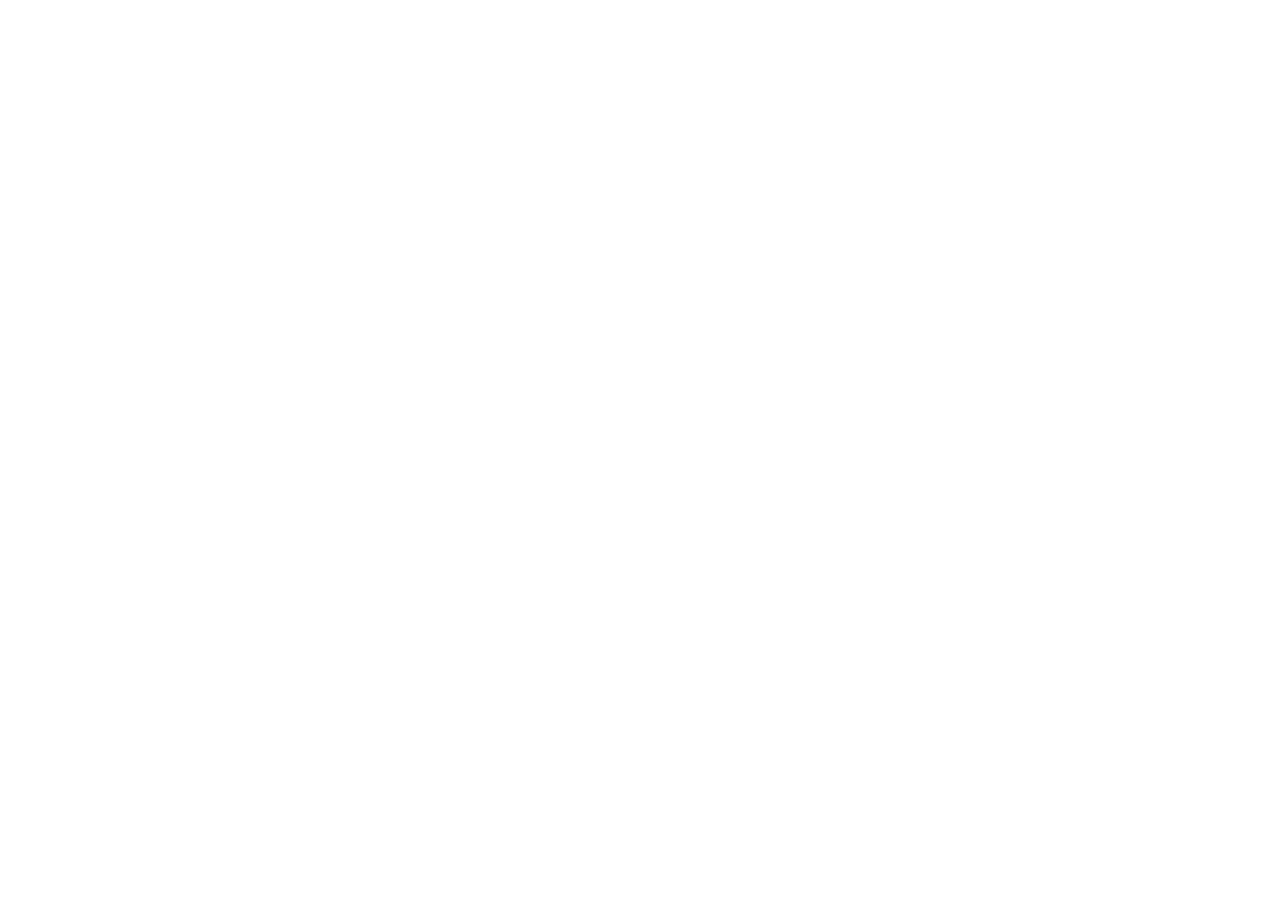
==== index.html @ 8f991d00 "init repo" ====
<!DOCTYPE html>
<html lang="en">
  <head>
    <meta charset="UTF-8" />
    <meta name="viewport" content="width=device-width, initial-scale=1.0" />
    <title>VR</title>
    <link rel="stylesheet" href="./assets/styles/normalize.css" />
    <link rel="stylesheet" href="./assets/styles/style.css" />
  </head>
  <body></body>
</html>
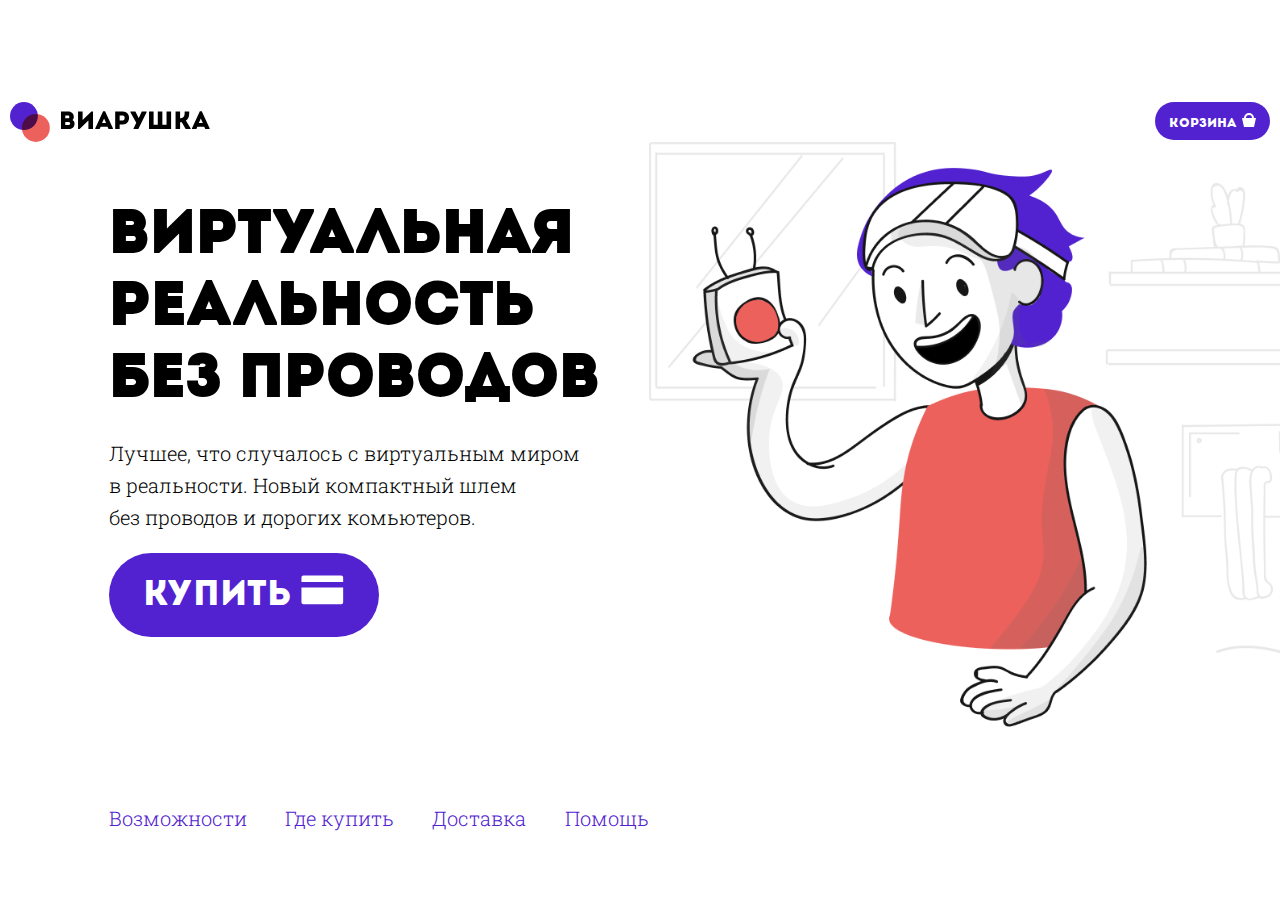
==== commit 6e132e6b: "feat: implement main page" ====
--- a/index.html
+++ b/index.html
@@ -7,5 +7,55 @@
     <link rel="stylesheet" href="./assets/styles/normalize.css" />
     <link rel="stylesheet" href="./assets/styles/style.css" />
   </head>
-  <body></body>
+  <body>
+    <div class="page">
+      <header class="header">
+
+        <img class="header__logo" src="./assets/icons/logo.svg" alt="logo" />
+
+        <button class="button">
+          Корзина
+          <img src="./assets/icons/basket.svg" alt="basket" />
+        </button>
+      </header>
+
+      <main class="main">
+          <section class="section-introduse">
+
+            <div class="section-introduse__container">
+              <h1 class="title">Виртуальная реальность без проводов</h1>
+
+              <p>Лучшее, что случалось с виртуальным миром в реальности. Новый компактный шлем без проводов и дорогих комьютеров.</p>
+
+              <button class="button button_big">
+                КУПИТЬ
+                <img src="./assets/icons/card.svg" alt="card">
+              </button>
+
+              <nav class="nav">
+                <ul class="list">
+                  <li><a class="list__link" href="#">Возможности</a></li>
+                
+                
+                  <li><a class="list__link" href="#">Где купить</a></li>
+                
+                
+                  <li><a class="list__link" href="#">Доставка</a></li>
+                
+                
+                  <li><a class="list__link" href="#">Помощь</a></li>
+                </ul>
+              </nav>
+
+            </div>
+
+            <div class="section-introduse__wrapper">
+              <img class="section-introduse__img" src="./assets/images/guy.png" alt="">
+            </div>
+          </section>
+        
+        </div>
+      </main>
+    </div>
+  </body>
 </html>
--- a/assets/styles/style.css
+++ b/assets/styles/style.css
@@ -0,0 +1,187 @@
+@font-face {
+  src: url(../fonts/intro-demo-black-caps.woff2);
+  font-family: "Intro";
+  font-weight: 400;
+}
+
+@font-face {
+  src: url(../fonts/roboto-slab-light.woff2);
+  font-family: "Roboto Slab";
+  font-weight: 300;
+}
+
+html {
+  font-size: 62.5%;
+}
+
+html,
+body {
+  height: 100%;
+}
+
+/* ======================FIRST PAGE============================== */
+.page {
+  max-width: 1440px;
+  min-width: 320px;
+  margin: auto;
+  padding: 8% 0 5%;
+
+  font-family: "Roboto Slab";
+  font-size: 2rem;
+  font-weight: 300;
+  line-height: 160%;
+  color: #000;
+}
+
+.header {
+  display: flex;
+  justify-content: space-between;
+  max-width: 1290px;
+  margin: auto;
+  padding: 0 10px;
+}
+
+.header__logo {
+  width: 200px;
+  height: 40px;
+}
+
+.button {
+  width: 115px;
+  height: 38px;
+
+  font-family: "Intro";
+  font-size: 1.3rem;
+  line-height: normal;
+  color: #fff;
+
+  border: none;
+  border-radius: 100px;
+  background-color: #5222d0;
+
+  cursor: pointer;
+}
+
+.main {
+  padding-left: 8.5%;
+}
+
+.section-introduse {
+  display: flex;
+  justify-content: space-between;
+  width: 100%;
+}
+
+.section-introduse__container {
+  display: grid;
+  grid-template-rows: repeat(3, min-content) 150px min-content;
+  max-width: 540px;
+  padding-top: 5%;
+}
+
+.title {
+  margin: 0;
+
+  font-family: "Intro";
+  font-size: 6rem;
+  line-height: 120%;
+  color: #000;
+}
+
+.button_big {
+  width: 270px;
+  height: 84px;
+
+  font-size: 3.5rem;
+}
+
+nav {
+  grid-row: 5;
+}
+
+.list {
+  display: flex;
+  justify-content: space-between;
+  margin: 0;
+  padding: 15px 0;
+
+  list-style: none;
+}
+
+.list__link {
+  color: #5222d0;
+
+  text-decoration: none;
+}
+
+.section-introduse__wrapper {
+  display: flex;
+  width: 100%;
+  height: 100%;
+}
+
+.section-introduse__img {
+  width: 100%;
+  height: 100%;
+  object-fit: cover;
+}
+
+/* ======================END FIRST PAGE============================== */
+
+/* =======================MEDIA QUARIES============================== */
+
+@media screen and (max-width: 1149px) {
+  .main {
+    padding-left: 0;
+  }
+
+  .section-introduse {
+    flex-direction: column-reverse;
+    align-items: center;
+  }
+
+  .section-introduse__container {
+    text-align: center;
+  }
+
+  .button_big {
+    justify-self: center;
+  }
+
+  .section-introduse__img {
+    max-width: 65%;
+    margin: auto;
+  }
+}
+
+@media screen and (max-width: 470px) {
+  .html {
+    font-size: 50%;
+  }
+
+  .header {
+    flex-wrap: wrap;
+    gap: 10px;
+    justify-content: center;
+    margin-bottom: 20px;
+  }
+
+  .title {
+    font-size: 4rem;
+  }
+
+  .button_big {
+    width: 170px;
+    height: 65px;
+
+    font-size: 2rem;
+  }
+
+  .button_big img {
+    width: 25px;
+  }
+
+  .list {
+    flex-direction: column;
+  }
+}
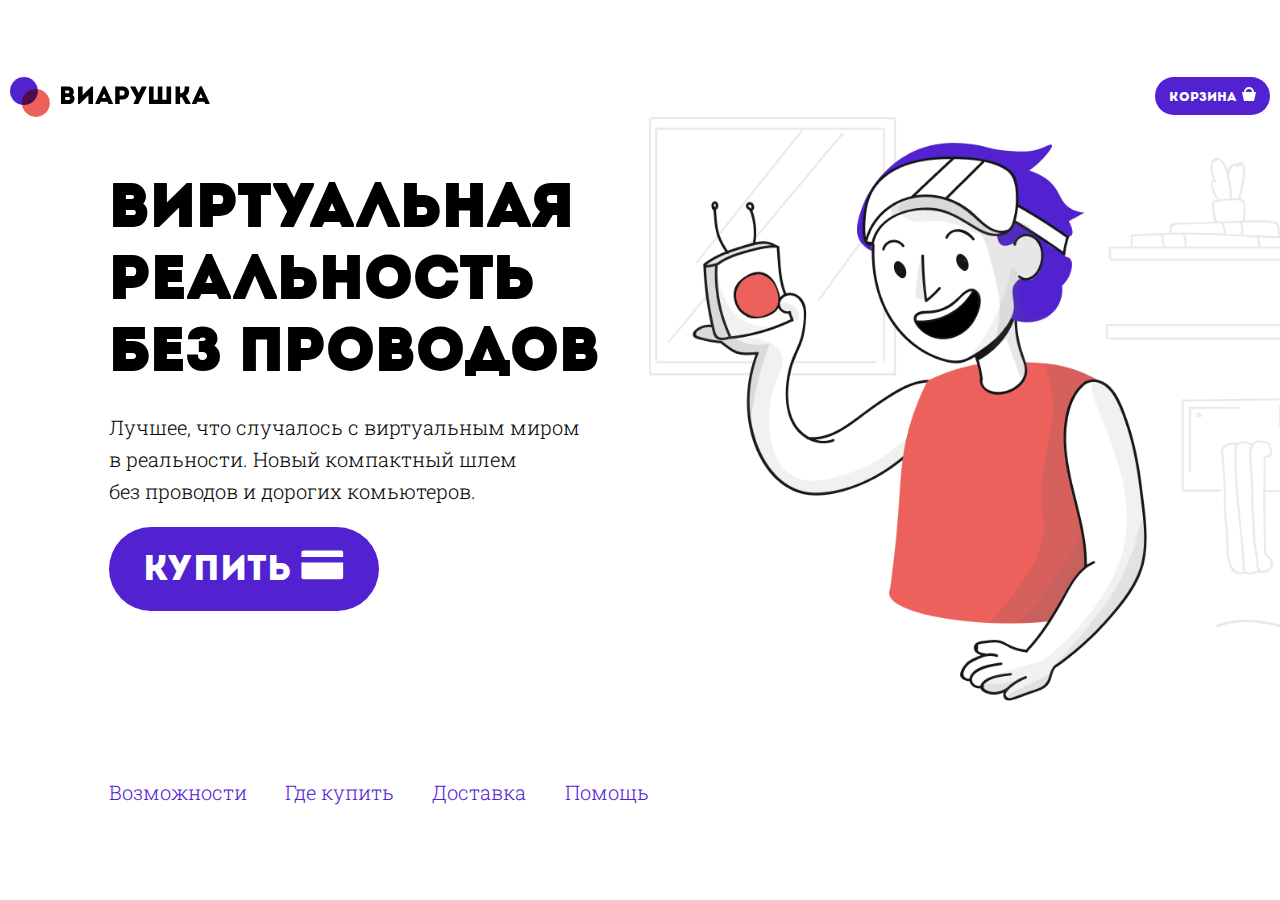
==== commit 770559cd: "feat: implement benefits page" ====
--- a/index.html
+++ b/index.html
@@ -32,25 +32,24 @@
                 <img src="./assets/icons/card.svg" alt="card">
               </button>
 
-              <nav class="nav">
+              <nav class="section-introduse__nav">
                 <ul class="list">
-                  <li><a class="list__link" href="#">Возможности</a></li>
+                  <li><a class="list__link list__link_white" href="./assets/pages/benefits.html">Возможности</a></li>
                 
                 
-                  <li><a class="list__link" href="#">Где купить</a></li>
+                  <li><a class="list__link list__link_white" href="#">Где купить</a></li>
                 
                 
-                  <li><a class="list__link" href="#">Доставка</a></li>
+                  <li><a class="list__link list__link_white" href="#">Доставка</a></li>
                 
                 
-                  <li><a class="list__link" href="#">Помощь</a></li>
+                  <li><a class="list__link list__link_white" href="#">Помощь</a></li>
                 </ul>
               </nav>
-
             </div>
 
             <div class="section-introduse__wrapper">
-              <img class="section-introduse__img" src="./assets/images/guy.png" alt="">
+              <img class="section-introduse__img" src="./assets/images/guy.png" alt="Guy">
             </div>
           </section>
         
--- a/assets/styles/style.css
+++ b/assets/styles/style.css
@@ -19,12 +19,12 @@
   height: 100%;
 }
 
-/* ======================FIRST PAGE============================== */
+/* ======================MAIN PAGE============================== */
 .page {
   max-width: 1440px;
   min-width: 320px;
   margin: auto;
-  padding: 8% 0 5%;
+  padding: 6% 0 3%;
 
   font-family: "Roboto Slab";
   font-size: 2rem;
@@ -95,7 +95,7 @@
   font-size: 3.5rem;
 }
 
-nav {
+.section-introduse__nav {
   grid-row: 5;
 }
 
@@ -126,9 +126,110 @@
   object-fit: cover;
 }
 
-/* ======================END FIRST PAGE============================== */
+/* ======================END MAIN PAGE============================== */
+
+/* =========================BENEFITS PAGE========================= */
+.section-benefits {
+  max-width: 1240px;
+  padding-top: 5%;
+}
+
+.section-benefits__container {
+  display: grid;
+  grid-template-columns: repeat(auto-fit, minmax(310px, 365px));
+  grid-template-rows: repeat(2, min-content);
+  justify-content: center;
+  column-gap: 70px;
+  row-gap: 10px;
+  padding: 2% 0 5%;
+}
+
+.card {
+  display: flex;
+  flex-direction: column;
+  gap: 15px;
+  padding: 0 5px;
+}
+
+.card__background {
+  height: 233px;
+  padding: 0 10px;
+  background-color: #ec615b;
+}
+
+.card__img {
+  max-width: 100%;
+}
+
+.card__img_directions_left-bottom {
+  position: relative;
+  top: 5%;
+  left: 5%;
+}
+
+.card__subtitle {
+  margin-bottom: 0;
+
+  font-family: "Intro";
+  font-size: 30px;
+  line-height: 120%;
+  color: #000;
+}
+
+.card__text {
+  margin-top: 0;
+}
+
+.card__subtitle_white {
+  color: #fff;
+}
+
+.card__form {
+  display: flex;
+  flex-direction: column;
+  gap: 25px;
+  padding-top: 15px;
+}
+
+.card__label {
+  position: absolute;
+  top: -100%;
+  width: 0;
+  height: 0;
+}
+
+.card__contact {
+  width: 97%;
+  height: 50px;
+  align-self: center;
+
+  border: none;
+}
+
+.button_medium {
+  width: 135px;
+  height: 38px;
+}
+
+.section-benefits__nav {
+  max-width: 540px;
+}
+
+.list__link_black {
+  color: #000;
+}
 
 /* =======================MEDIA QUARIES============================== */
+
+@media screen and (max-width: 1349px) {
+  .title_center {
+    text-align: center;
+  }
+
+  .section-benefits__nav {
+    margin: auto;
+  }
+}
 
 @media screen and (max-width: 1149px) {
   .main {
@@ -154,9 +255,13 @@
   }
 }
 
-@media screen and (max-width: 470px) {
+@media screen and (max-width: 520px) {
   .html {
     font-size: 50%;
+  }
+
+  .page {
+    padding-bottom: 0;
   }
 
   .header {
@@ -183,5 +288,26 @@
 
   .list {
     flex-direction: column;
-  }
-}
+    gap: 3px;
+
+    text-transform: uppercase;
+
+    background-color: #ec615b;
+  }
+
+  .list__link_white {
+    color: white;
+  }
+
+  .section-benefits__nav {
+    margin: auto;
+
+    text-align: center;
+  }
+}
+
+@media screen and (max-width: 360px) {
+  .title {
+    font-size: 3rem;
+  }
+}
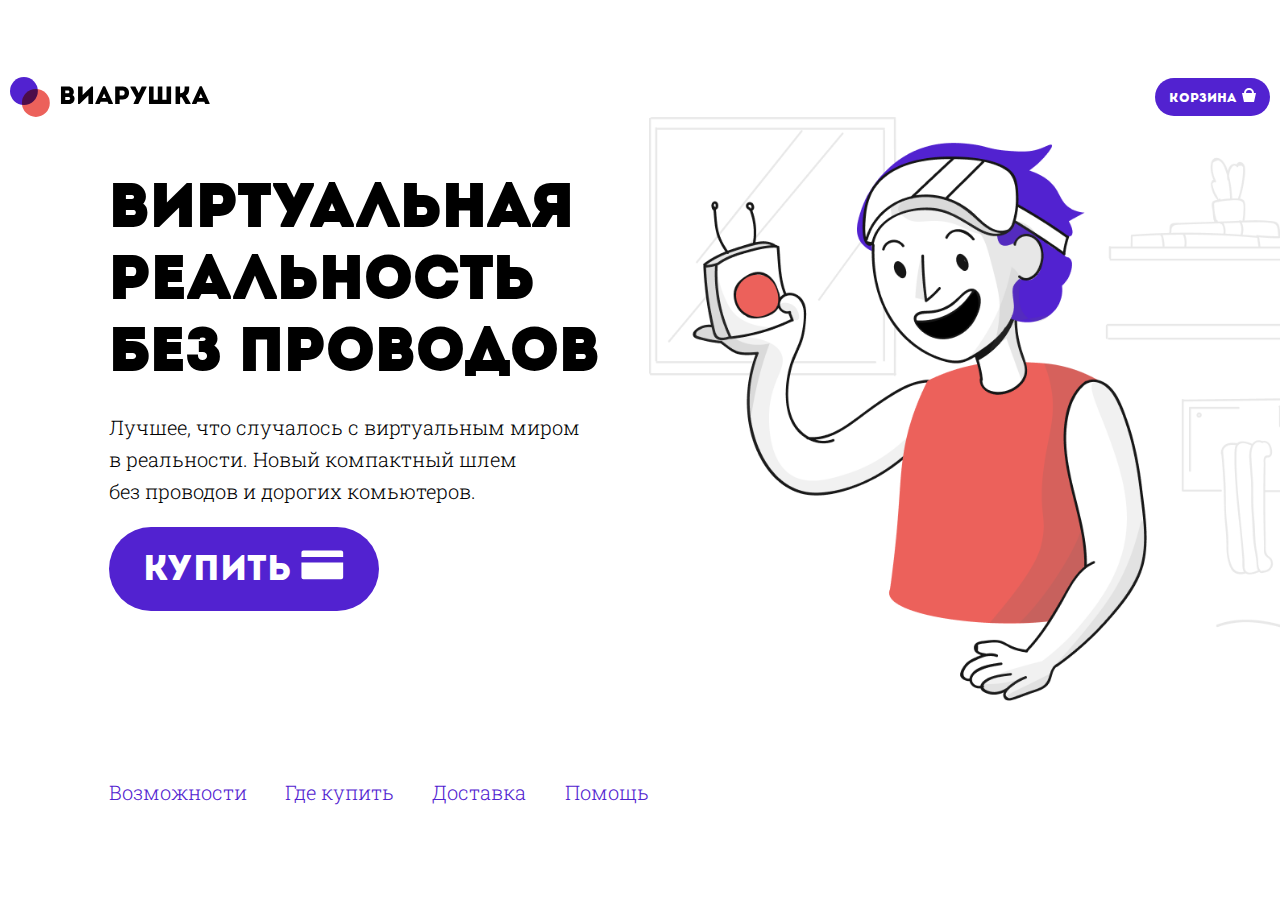
==== commit f268304b: "fix: add missing tags" ====
--- a/index.html
+++ b/index.html
@@ -10,7 +10,6 @@
   <body>
     <div class="page">
       <header class="header">
-
         <img class="header__logo" src="./assets/icons/logo.svg" alt="logo" />
 
         <button class="button">
@@ -20,40 +19,53 @@
       </header>
 
       <main class="main">
-          <section class="section-introduse">
+        <section class="section-introduse">
+          <div class="section-introduse__container">
+            <h1 class="title">Виртуальная реальность без проводов</h1>
 
-            <div class="section-introduse__container">
-              <h1 class="title">Виртуальная реальность без проводов</h1>
+            <p>
+              Лучшее, что случалось с виртуальным миром в реальности. Новый
+              компактный шлем без проводов и дорогих комьютеров.
+            </p>
 
-              <p>Лучшее, что случалось с виртуальным миром в реальности. Новый компактный шлем без проводов и дорогих комьютеров.</p>
+            <button class="button button_big">
+              КУПИТЬ
+              <img src="./assets/icons/card.svg" alt="card" />
+            </button>
 
-              <button class="button button_big">
-                КУПИТЬ
-                <img src="./assets/icons/card.svg" alt="card">
-              </button>
+            <nav class="section-introduse__nav">
+              <ul class="list">
+                <li>
+                  <a
+                    class="list__link list__link_white"
+                    href="./assets/pages/benefits.html"
+                    >Возможности</a
+                  >
+                </li>
 
-              <nav class="section-introduse__nav">
-                <ul class="list">
-                  <li><a class="list__link list__link_white" href="./assets/pages/benefits.html">Возможности</a></li>
-                
-                
-                  <li><a class="list__link list__link_white" href="#">Где купить</a></li>
-                
-                
-                  <li><a class="list__link list__link_white" href="#">Доставка</a></li>
-                
-                
-                  <li><a class="list__link list__link_white" href="#">Помощь</a></li>
-                </ul>
-              </nav>
-            </div>
+                <li>
+                  <a class="list__link list__link_white" href="#">Где купить</a>
+                </li>
 
-            <div class="section-introduse__wrapper">
-              <img class="section-introduse__img" src="./assets/images/guy.png" alt="Guy">
-            </div>
-          </section>
-        
-        </div>
+                <li>
+                  <a class="list__link list__link_white" href="#">Доставка</a>
+                </li>
+
+                <li>
+                  <a class="list__link list__link_white" href="#">Помощь</a>
+                </li>
+              </ul>
+            </nav>
+          </div>
+
+          <div class="section-introduse__wrapper">
+            <img
+              class="section-introduse__img"
+              src="./assets/images/guy.png"
+              alt="Guy"
+            />
+          </div>
+        </section>
       </main>
     </div>
   </body>
--- a/assets/styles/style.css
+++ b/assets/styles/style.css
@@ -19,7 +19,6 @@
   height: 100%;
 }
 
-/* ======================MAIN PAGE============================== */
 .page {
   max-width: 1440px;
   min-width: 320px;
@@ -33,9 +32,12 @@
   color: #000;
 }
 
+/* =========================HEADER=============================== */
+
 .header {
   display: flex;
   justify-content: space-between;
+  align-items: center;
   max-width: 1290px;
   margin: auto;
   padding: 0 10px;
@@ -62,9 +64,13 @@
   cursor: pointer;
 }
 
+/* ==========================END HEADER============================ */
+
 .main {
   padding-left: 8.5%;
 }
+
+/* ==========================SECTION INTRODUCE===================== */
 
 .section-introduse {
   display: flex;
@@ -126,9 +132,9 @@
   object-fit: cover;
 }
 
-/* ======================END MAIN PAGE============================== */
-
-/* =========================BENEFITS PAGE========================= */
+/* ========================END SECTION INTRODUCE=================== */
+
+/* =========================SECTION BENEFITS========================= */
 .section-benefits {
   max-width: 1240px;
   padding-top: 5%;
@@ -219,6 +225,8 @@
   color: #000;
 }
 
+/* =======================END SECTION BENEFITS======================= */
+
 /* =======================MEDIA QUARIES============================== */
 
 @media screen and (max-width: 1349px) {
@@ -265,9 +273,6 @@
   }
 
   .header {
-    flex-wrap: wrap;
-    gap: 10px;
-    justify-content: center;
     margin-bottom: 20px;
   }
 
@@ -307,6 +312,10 @@
 }
 
 @media screen and (max-width: 360px) {
+  .header__logo {
+    width: 150px;
+  }
+
   .title {
     font-size: 3rem;
   }
